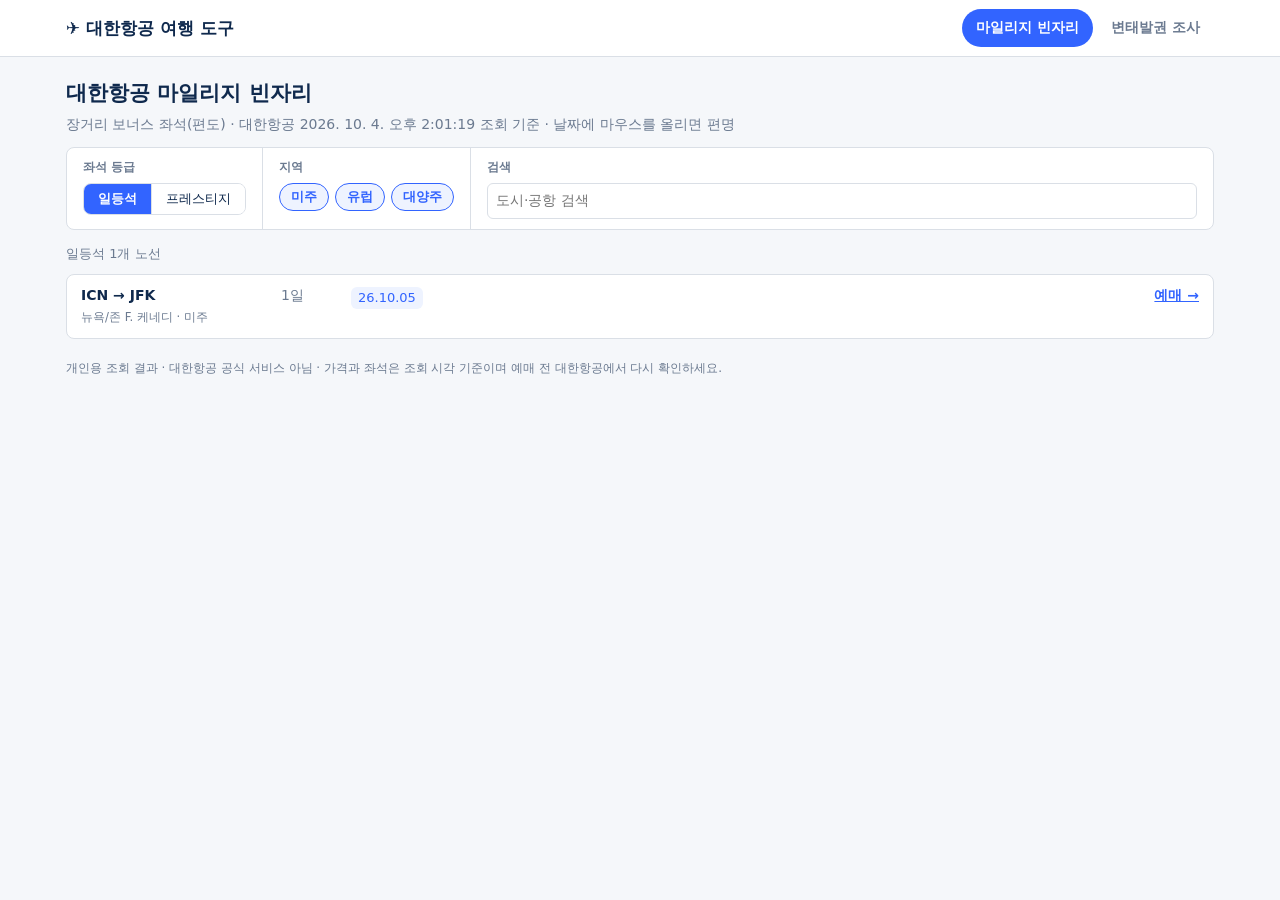
==== index.html @ 6cee1a5e "site: 변태발권 종류(같은 도시/다른 도시)·가격대·체류 필터 Co-Authored-By: Claude Opus 5.5 (1M context) <noreply@anthropic" ====
<!doctype html>
<html lang="ko">
<head>
<meta charset="utf-8">
<meta name="viewport" content="width=device-width,initial-scale=1">
<title>대한항공 여행 도구</title>
<link rel="stylesheet" href="style.css?v=20261004d">
<script type="module" src="app.js?v=20261004d"></script>
</head>
<body>
<header class="top">
  <div class="wrap top-inner">
    <a class="brand" href="#award">✈ 대한항공 여행 도구</a>
    <nav class="tabs" role="tablist">
      <a href="#award" role="tab" data-tab="award">마일리지 빈자리</a>
      <a href="#stayover" role="tab" data-tab="stayover">변태발권 조사</a>
    </nav>
  </div>
</header>
<main class="wrap" id="view" aria-live="polite"></main>
<footer class="wrap foot">개인용 조회 결과 · 대한항공 공식 서비스 아님 · 가격과 좌석은 조회 시각 기준이며 예매 전 대한항공에서 다시 확인하세요.</footer>
</body>
</html>
---- style.css ----
:root{--blue:#3264ff;--blue-dark:#1f4de0;--ink:#0f294d;--muted:#6b7a90;--line:#dadfe6;--bg:#f5f7fa;--card:#fff;--soft:#eef3ff;--red:#ff3b6a;--green:#0a8f5a;--hack:#1f6f4a;--plain:#244977}
@media (prefers-color-scheme:dark){:root{--ink:#e5e9f0;--muted:#9aa5b8;--line:#2a3140;--bg:#0f131a;--card:#171c25;--soft:#1d2738;--blue:#6b8cff;--blue-dark:#5577ff}}
*{box-sizing:border-box}
body{margin:0;background:var(--bg);color:var(--ink);font:14px/1.55 system-ui,'Malgun Gothic','Apple SD Gothic Neo',sans-serif}
a{color:var(--blue)}
button,input,select{font:inherit;color:inherit}
.wrap{max-width:1180px;margin:0 auto;padding:0 16px}
.top{background:var(--card);border-bottom:1px solid var(--line);position:sticky;top:0;z-index:5}
.top-inner{display:flex;justify-content:space-between;align-items:center;gap:12px;min-height:56px;flex-wrap:wrap}
.brand{font-weight:800;font-size:17px;text-decoration:none;color:var(--ink)}
.tabs{display:flex;gap:4px}
.tabs a{padding:8px 14px;border-radius:999px;text-decoration:none;color:var(--muted);font-weight:600}
.tabs a[aria-selected=true]{background:var(--blue);color:#fff}
.head{margin:20px 0 12px}.head h1{font-size:21px;margin:0 0 4px}.head p{margin:0;color:var(--muted)}
.empty{background:var(--card);border:1px dashed var(--line);border-radius:8px;padding:36px;text-align:center;color:var(--muted)}
.foot{color:var(--muted);font-size:12px;padding:20px 16px 32px}

/* filter bar shared by components */
.bar{display:flex;flex-wrap:wrap;gap:8px 14px;align-items:center;background:var(--card);border:1px solid var(--line);border-radius:8px;padding:10px 14px;margin-bottom:14px}
.bar label{display:inline-flex;align-items:center;gap:6px;font-size:13px}
.bar select,.bar input[type=search]{border:1px solid var(--line);border-radius:6px;padding:6px 8px;background:var(--card)}
.chips{display:flex;flex-wrap:wrap;gap:6px}
.chip{border:1px solid var(--line);border-radius:999px;padding:3px 11px;font-size:13px;cursor:pointer;background:var(--card)}
.chip[aria-pressed=true]{border-color:var(--blue);background:var(--soft);color:var(--blue);font-weight:600}
.count{color:var(--muted);font-size:13px;margin:0 0 10px}

/* award */
.routes{background:var(--card);border:1px solid var(--line);border-radius:8px;overflow:hidden}
.route{display:grid;grid-template-columns:190px 60px minmax(0,1fr) 70px;gap:10px;padding:10px 14px;border-top:1px solid var(--line);align-items:start}
.route:first-child{border-top:0}
.route b{display:block}.route small{color:var(--muted)}
.route .n{color:var(--muted)}
.d{display:inline-block;margin:2px 4px 2px 0;padding:1px 7px;border-radius:6px;background:var(--soft);color:var(--blue);font-size:13px}
.route .go{text-align:right;font-weight:600;white-space:nowrap}
@media (max-width:640px){.route{grid-template-columns:1fr auto}.route .dates{grid-column:1/-1}.route .go{grid-column:1/-1;text-align:left}}

/* stayover */
.card{display:grid;grid-template-columns:180px minmax(0,1fr) 240px;background:var(--card);border:1px solid var(--line);border-radius:8px;overflow:hidden;margin-bottom:12px}
.card:hover{border-color:var(--blue)}
.visual{padding:16px;color:#fff;display:flex;flex-direction:column;justify-content:space-between;min-height:150px}
.visual .codes{font:700 26px Georgia,serif;line-height:1.15}
.visual .route-name{font-size:12px;opacity:.9}
.info{padding:14px 16px;min-width:0}
.info h3{margin:0 0 2px;font-size:17px}
.sub{color:var(--muted);font-size:13px;margin:0 0 8px}
.badge{display:inline-block;background:var(--blue);color:#fff;border-radius:4px;padding:1px 8px;font-size:13px;font-weight:700;margin-bottom:8px}
.badge.worse{background:#8592a6}
.tickets{list-style:none;margin:0;padding:0;font-size:13px}
.tickets li{padding:3px 0}
.price{border-left:1px dashed var(--line);padding:14px 16px;display:flex;flex-direction:column;align-items:flex-end;justify-content:flex-end;text-align:right;gap:2px}
.price .tag{background:var(--red);color:#fff;font-size:12px;border-radius:3px;padding:1px 7px}
.price .big{color:var(--blue);font-size:22px;font-weight:800}
.price s,.price .small{color:var(--muted);font-size:12px}
.cta{margin-top:8px;background:var(--blue);color:#fff;border-radius:6px;padding:8px 14px;font-weight:700;text-decoration:none;text-align:center}
.guide{grid-column:1/-1;border-top:1px solid var(--line);padding:10px 16px}
.guide summary{cursor:pointer;color:var(--blue);font-weight:700}
.guide pre{white-space:pre-wrap;font:13px/1.7 system-ui,'Malgun Gothic',sans-serif;background:var(--soft);border-radius:6px;padding:12px 14px;margin:10px 0}
.guide button{border:1px solid var(--blue);background:var(--card);color:var(--blue);border-radius:6px;padding:6px 12px;cursor:pointer}
.table{width:100%;border-collapse:collapse;background:var(--card);border:1px solid var(--line);border-radius:8px;overflow:hidden;font-size:13px}
.table th,.table td{text-align:left;padding:8px 10px;border-bottom:1px solid var(--line);white-space:nowrap}
.table td.num{text-align:right}.table tr.pending td{color:var(--muted)}
.table-wrap{overflow-x:auto}
.more{display:block;margin:6px auto 20px;background:var(--card);border:1px solid var(--blue);color:var(--blue);border-radius:6px;padding:9px 36px;cursor:pointer}
@media (max-width:900px){.card{grid-template-columns:130px minmax(0,1fr)}.price{grid-column:1/-1;border-left:0;border-top:1px dashed var(--line);flex-direction:row;flex-wrap:wrap;justify-content:space-between;align-items:center}}
@media (max-width:560px){.card{grid-template-columns:1fr}.visual{min-height:90px}}

/* labelled filter groups */
.bar.grouped{gap:0;padding:0;align-items:stretch}
.bar.grouped .group{display:flex;flex-direction:column;gap:6px;padding:10px 16px;border-right:1px solid var(--line)}
.bar.grouped .group:last-child{border-right:0}
.bar.grouped .grow{flex:1;min-width:180px}
.group-label{font-size:12px;color:var(--muted);font-weight:600}
.segmented{display:inline-flex;border:1px solid var(--line);border-radius:8px;overflow:hidden;align-self:flex-start}
.segmented button{border:0;background:var(--card);padding:5px 14px;cursor:pointer;font-size:13px}
.segmented button+button{border-left:1px solid var(--line)}
.segmented button[aria-checked=true]{background:var(--blue);color:#fff;font-weight:700}
@media (max-width:640px){.bar.grouped{flex-direction:column}.bar.grouped .group{border-right:0;border-bottom:1px solid var(--line)}.bar.grouped .group:last-child{border-bottom:0}}

/* explorer-style result list */
.files{width:100%;border-collapse:collapse;background:var(--card);border:1px solid var(--line);border-radius:8px;overflow:hidden;font-size:13px}
.files th{background:var(--card);text-align:left;font-weight:600;color:var(--muted);padding:7px 10px;border-bottom:1px solid var(--line);cursor:pointer;white-space:nowrap;user-select:none}
.files th:hover{background:var(--soft)}
.files td{padding:6px 10px;white-space:nowrap}
.files th.num,.files td.num{text-align:right}
.files tr.section td{padding:12px 10px 4px;color:var(--blue);font-weight:700;cursor:pointer;border-top:1px solid var(--line)}
.files tr.section small{color:var(--muted);font-weight:400}
.files tr.item{cursor:pointer}
.files tr.item:hover,.files tr.item.open{background:var(--soft)}
.files .name{display:flex;align-items:center;gap:8px}
.files .name small{color:var(--muted)}
.files .icon{width:18px;height:18px;border-radius:4px;background:#e8f0ff;color:var(--blue);display:inline-grid;place-items:center;font-size:11px}
.files .icon.pair{background:#e7f6ee;color:var(--green)}
.files .strong{font-weight:700}.files .muted{color:var(--muted)}
.save{color:var(--green);font-weight:700}.save.worse{color:var(--muted);font-weight:400}
.files tr.detail td{white-space:normal;background:var(--soft);padding:10px 14px 14px 36px}
.files tr.detail .tickets li{padding:2px 0}.files tr.detail .muted{color:var(--muted)}
.files tr.detail .guide{border:0;padding:6px 0}
.files tr.detail .cta{display:inline-block;margin-top:4px}
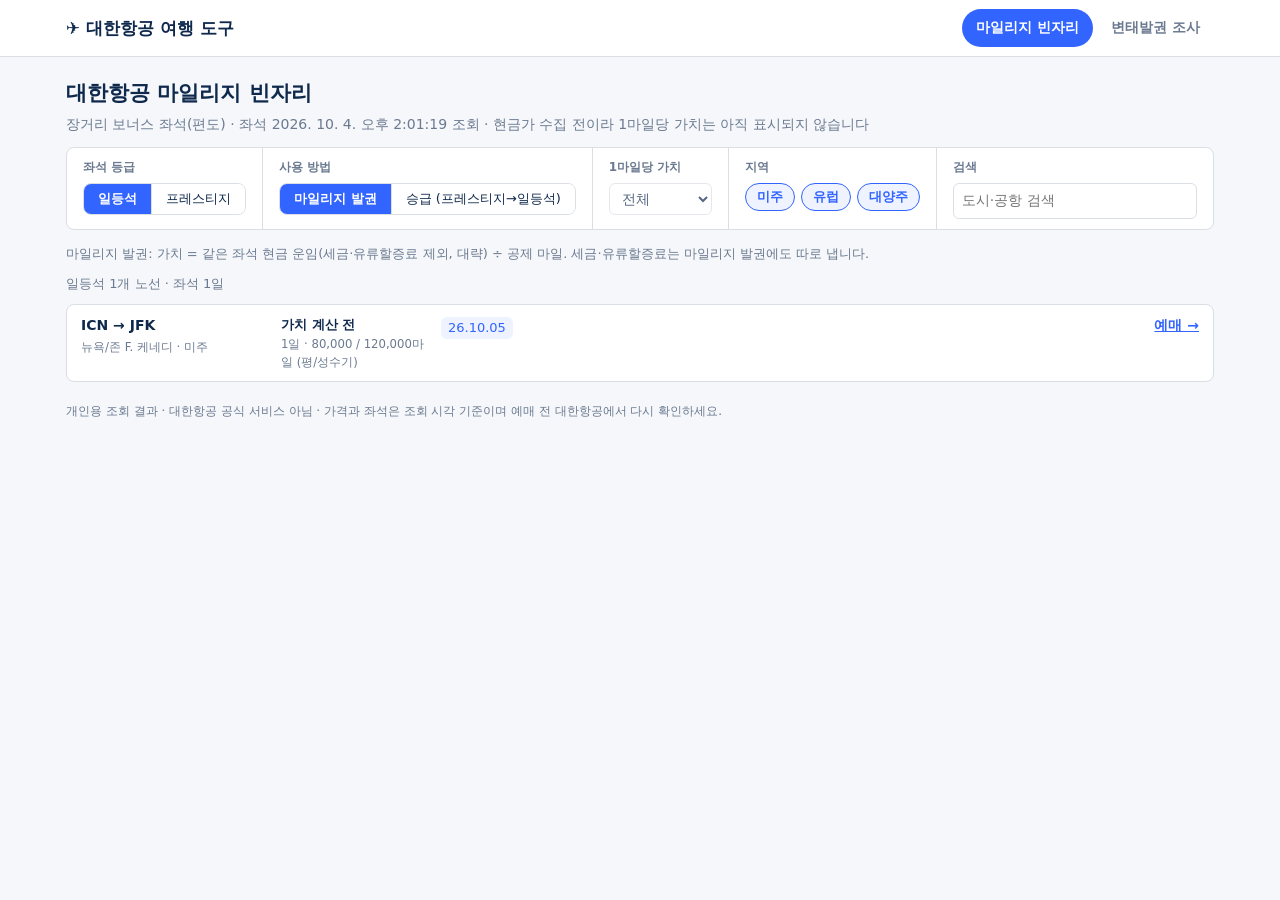
==== commit deb83ad9: "site: 마일리지 1마일당 가치(발권·승급, 공식 공제표·성수기 반영)와 가치 필터 Co-Authored-By: Claude Opus 5.5 (1M context) <norepl" ====
--- a/index.html
+++ b/index.html
@@ -4,8 +4,8 @@
 <meta charset="utf-8">
 <meta name="viewport" content="width=device-width,initial-scale=1">
 <title>대한항공 여행 도구</title>
-<link rel="stylesheet" href="style.css?v=20261004d">
-<script type="module" src="app.js?v=20261004d"></script>
+<link rel="stylesheet" href="style.css?v=20261004e">
+<script type="module" src="app.js?v=20261004e"></script>
 </head>
 <body>
 <header class="top">
--- a/style.css
+++ b/style.css
@@ -96,3 +96,9 @@
 .files tr.detail .tickets li{padding:2px 0}.files tr.detail .muted{color:var(--muted)}
 .files tr.detail .guide{border:0;padding:6px 0}
 .files tr.detail .cta{display:inline-block;margin-top:4px}
+
+.route .n b{display:block;color:var(--ink);font-size:13px}.route .n small{display:block}
+.d em{font-style:normal;font-weight:700;margin-left:2px}
+.d.peak{background:#fff1e6;color:#c2410c}
+@media (prefers-color-scheme:dark){.d.peak{background:#3b2414;color:#fdba74}}
+.route{grid-template-columns:190px 150px minmax(0,1fr) 60px}
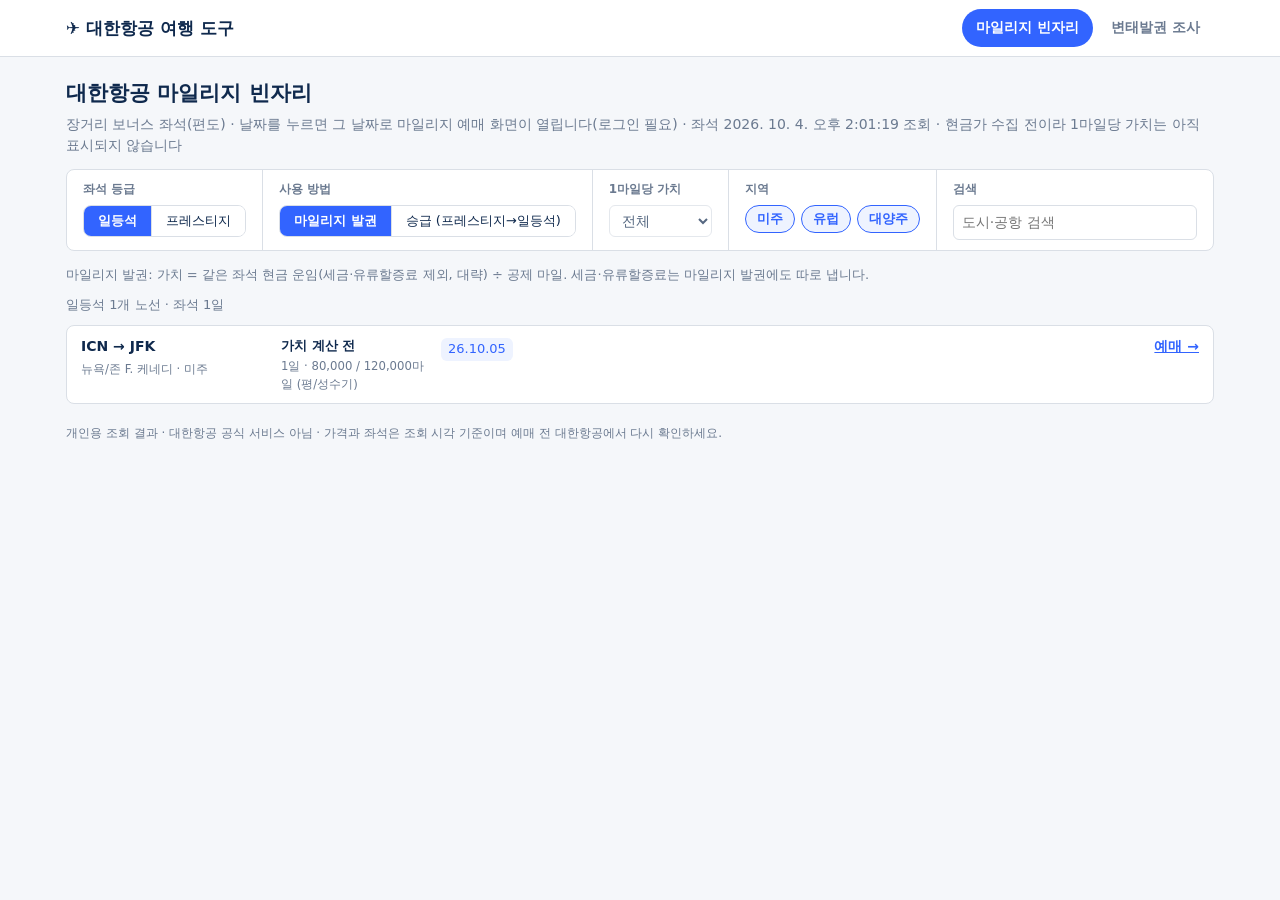
==== commit c9969cf1: "site: 대한항공 딥링크(노선·날짜·인원·좌석 입력된 예매 화면) — 변태발권 표①②, 마일리지 날짜별 발권/승급 Co-Authored-By: Claude Opus 5.5 (1M" ====
--- a/index.html
+++ b/index.html
@@ -4,8 +4,8 @@
 <meta charset="utf-8">
 <meta name="viewport" content="width=device-width,initial-scale=1">
 <title>대한항공 여행 도구</title>
-<link rel="stylesheet" href="style.css?v=20261004e">
-<script type="module" src="app.js?v=20261004e"></script>
+<link rel="stylesheet" href="style.css?v=20261004f">
+<script type="module" src="app.js?v=20261004f"></script>
 </head>
 <body>
 <header class="top">
--- a/style.css
+++ b/style.css
@@ -102,3 +102,7 @@
 .d.peak{background:#fff1e6;color:#c2410c}
 @media (prefers-color-scheme:dark){.d.peak{background:#3b2414;color:#fdba74}}
 .route{grid-template-columns:190px 150px minmax(0,1fr) 60px}
+
+a.d{text-decoration:none}a.d:hover{outline:1px solid var(--blue)}
+.links{display:flex;flex-wrap:wrap;gap:8px;align-items:center;margin-top:6px}
+.links small{color:var(--muted)}
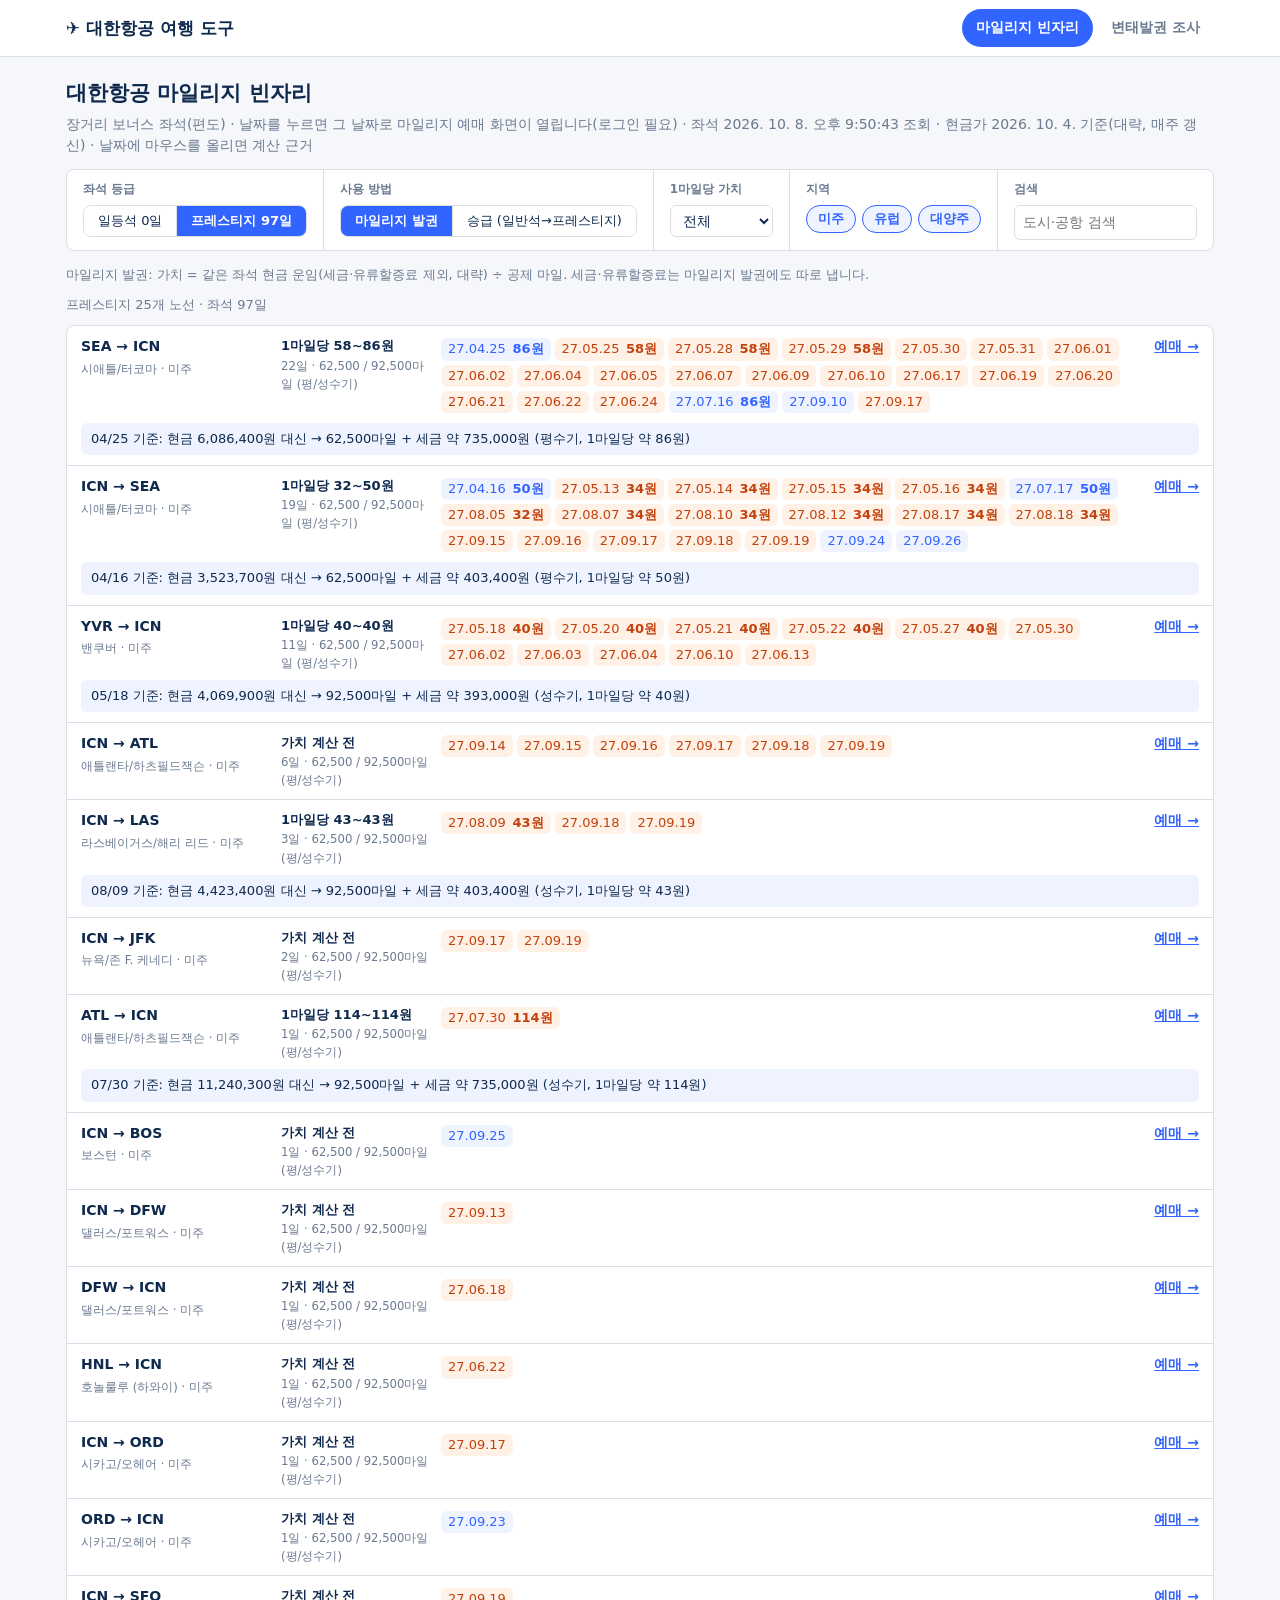
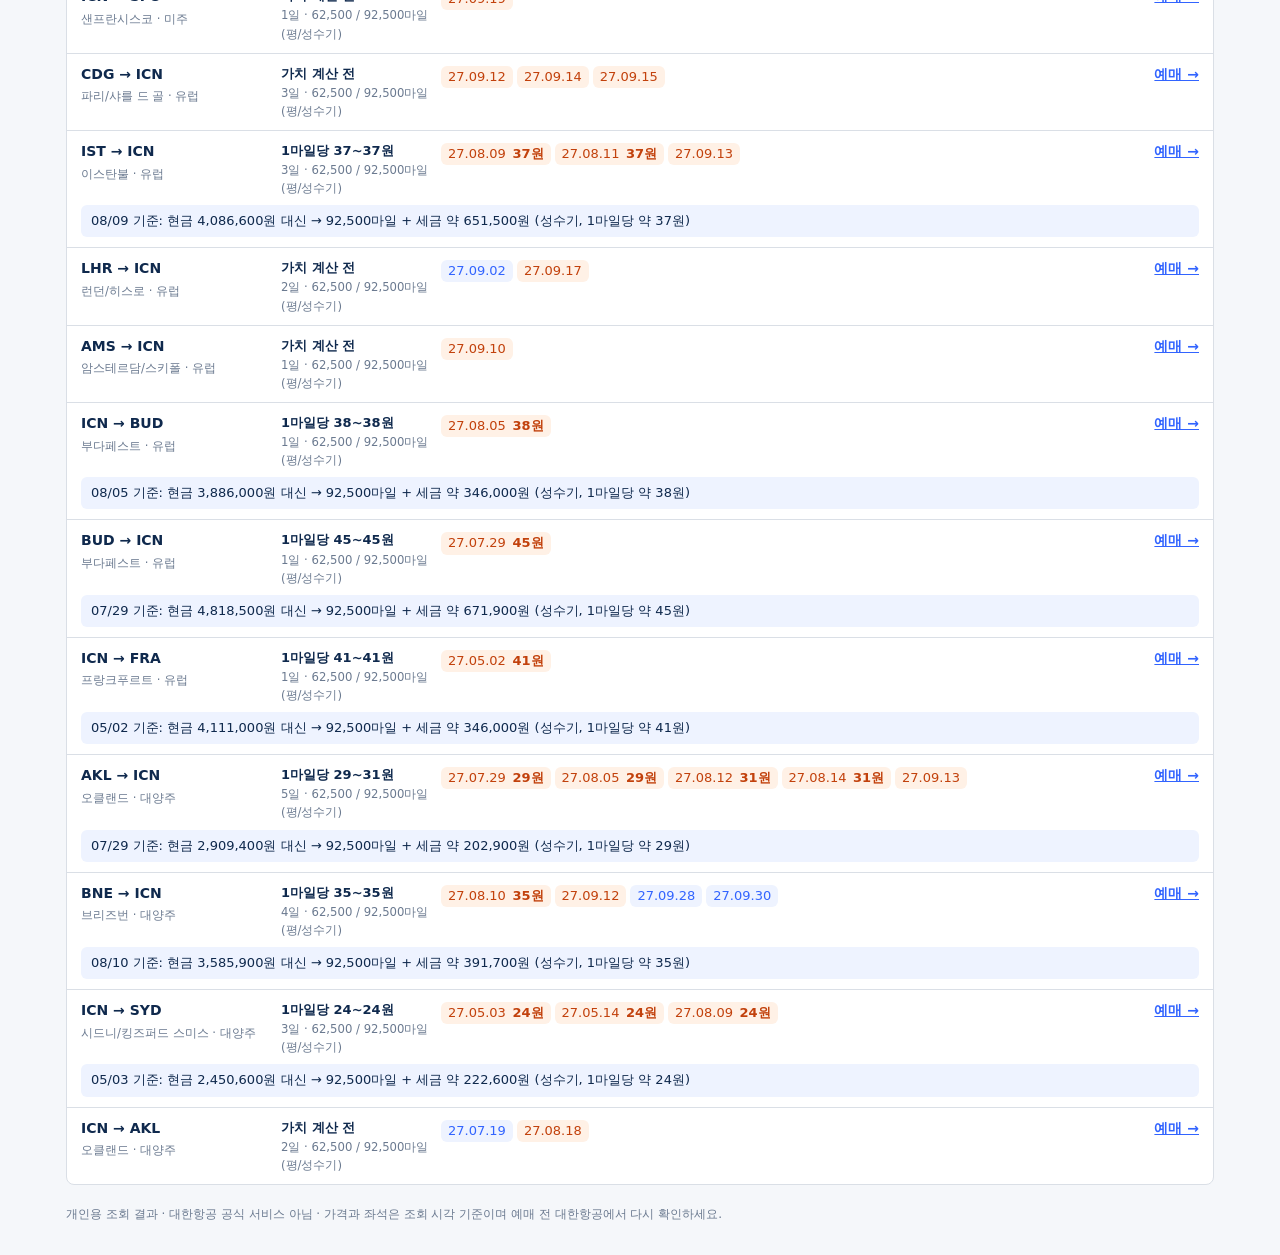
==== commit 6810a489: "site: 좌석 0편인 등급도 탭 유지(일등석 0일), 탭에 남은 일수 표시 Co-Authored-By: Claude Opus 5.5 (1M context) <noreply@ant" ====
--- a/index.html
+++ b/index.html
@@ -4,8 +4,8 @@
 <meta charset="utf-8">
 <meta name="viewport" content="width=device-width,initial-scale=1">
 <title>대한항공 여행 도구</title>
-<link rel="stylesheet" href="style.css?v=20261004f">
-<script type="module" src="app.js?v=20261004f"></script>
+<link rel="stylesheet" href="style.css?v=20261008a">
+<script type="module" src="app.js?v=20261008a"></script>
 </head>
 <body>
 <header class="top">
--- a/style.css
+++ b/style.css
@@ -106,3 +106,5 @@
 a.d{text-decoration:none}a.d:hover{outline:1px solid var(--blue)}
 .links{display:flex;flex-wrap:wrap;gap:8px;align-items:center;margin-top:6px}
 .links small{color:var(--muted)}
+
+.route .cost{grid-column:1/-1;font-size:13px;color:var(--ink);background:var(--soft);border-radius:6px;padding:6px 10px;margin-top:-2px}
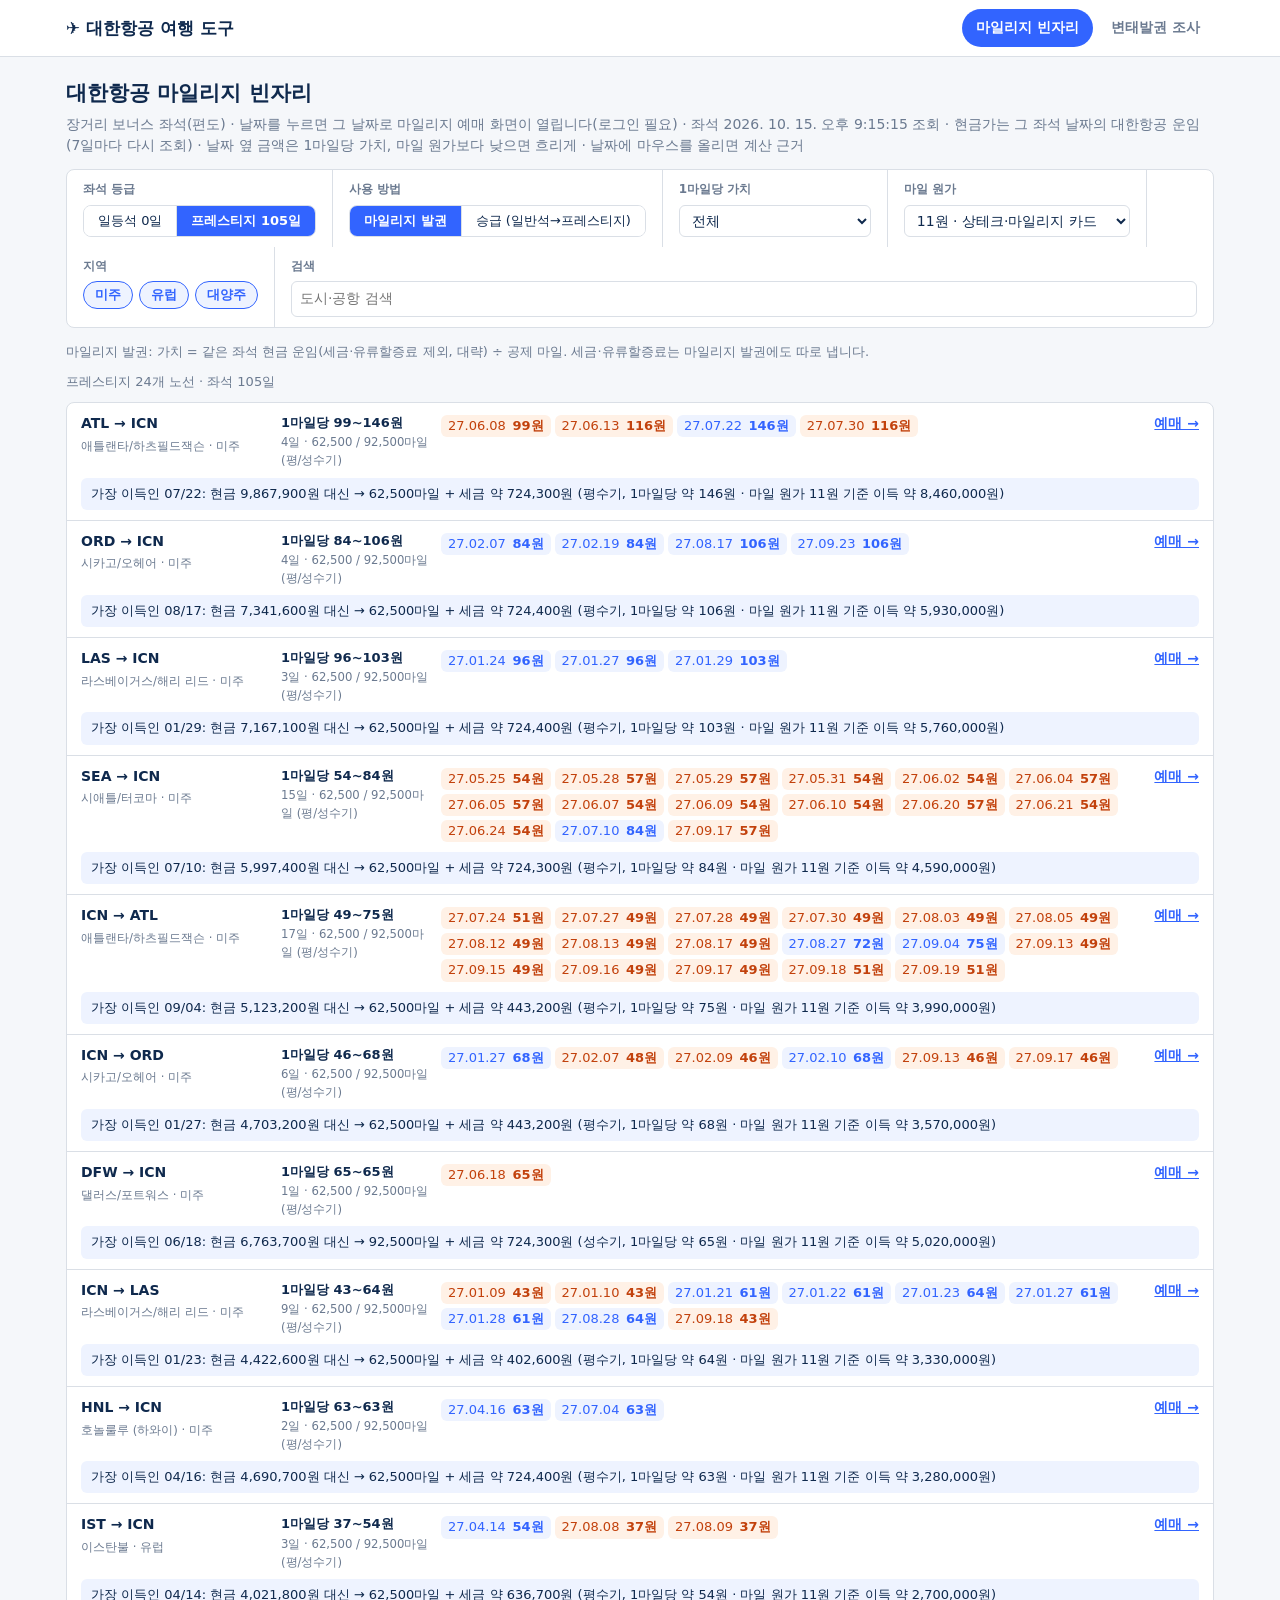
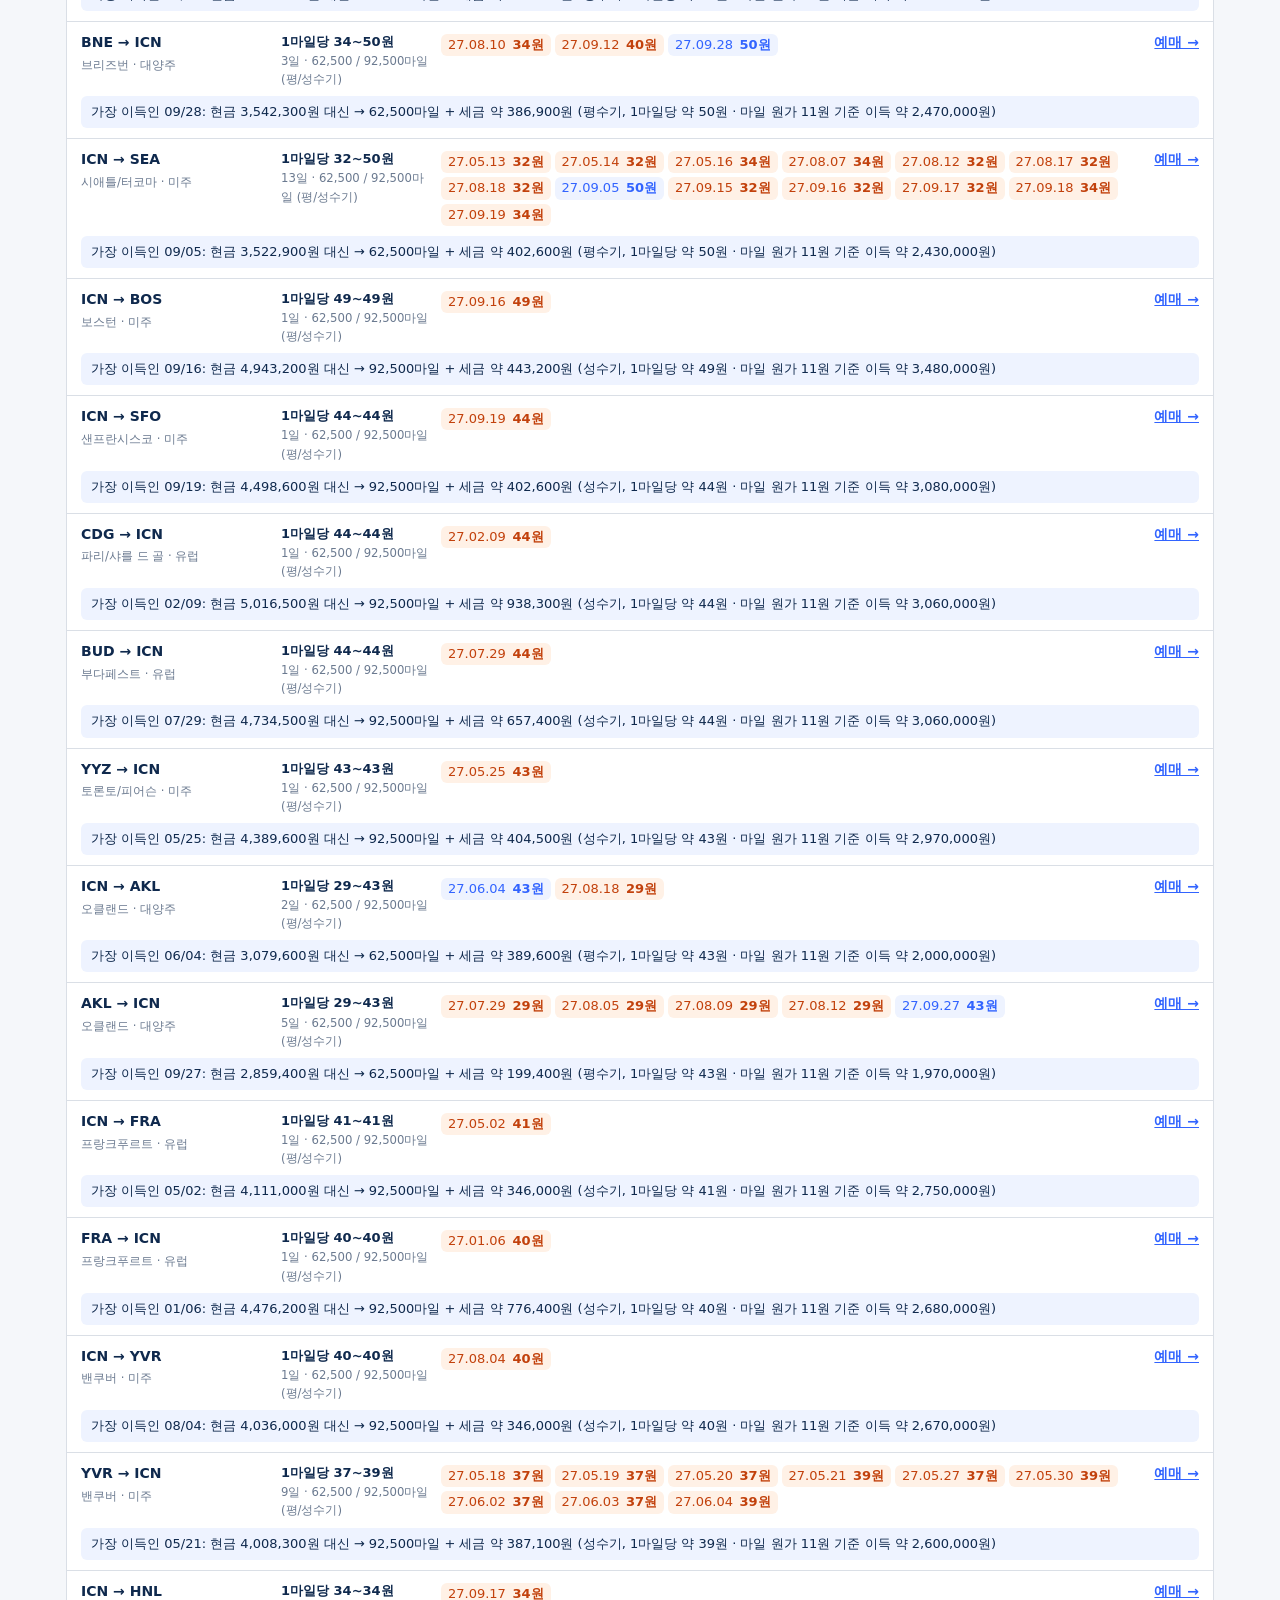
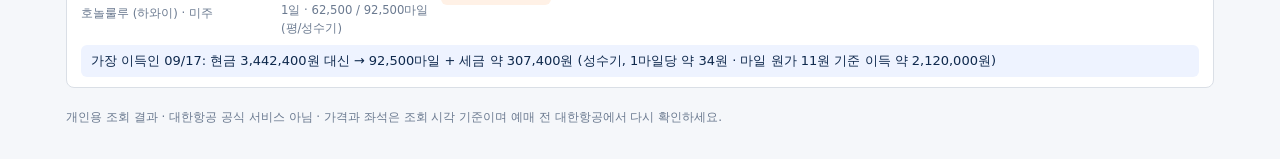
==== commit 4904315d: "site: 좌석 날짜 현금가로 1마일 가치 계산, 마일 원가 선택·이득 금액, 가치 높은 노선부터 Co-Authored-By: Claude Opus 5.5 <noreply@anth" ====
--- a/index.html
+++ b/index.html
@@ -4,8 +4,8 @@
 <meta charset="utf-8">
 <meta name="viewport" content="width=device-width,initial-scale=1">
 <title>대한항공 여행 도구</title>
-<link rel="stylesheet" href="style.css?v=20261008a">
-<script type="module" src="app.js?v=20261008a"></script>
+<link rel="stylesheet" href="style.css?v=20261012a">
+<script type="module" src="app.js?v=20261012a"></script>
 </head>
 <body>
 <header class="top">
--- a/style.css
+++ b/style.css
@@ -99,6 +99,7 @@
 
 .route .n b{display:block;color:var(--ink);font-size:13px}.route .n small{display:block}
 .d em{font-style:normal;font-weight:700;margin-left:2px}
+.d em.loss{font-weight:400;opacity:.55}
 .d.peak{background:#fff1e6;color:#c2410c}
 @media (prefers-color-scheme:dark){.d.peak{background:#3b2414;color:#fdba74}}
 .route{grid-template-columns:190px 150px minmax(0,1fr) 60px}
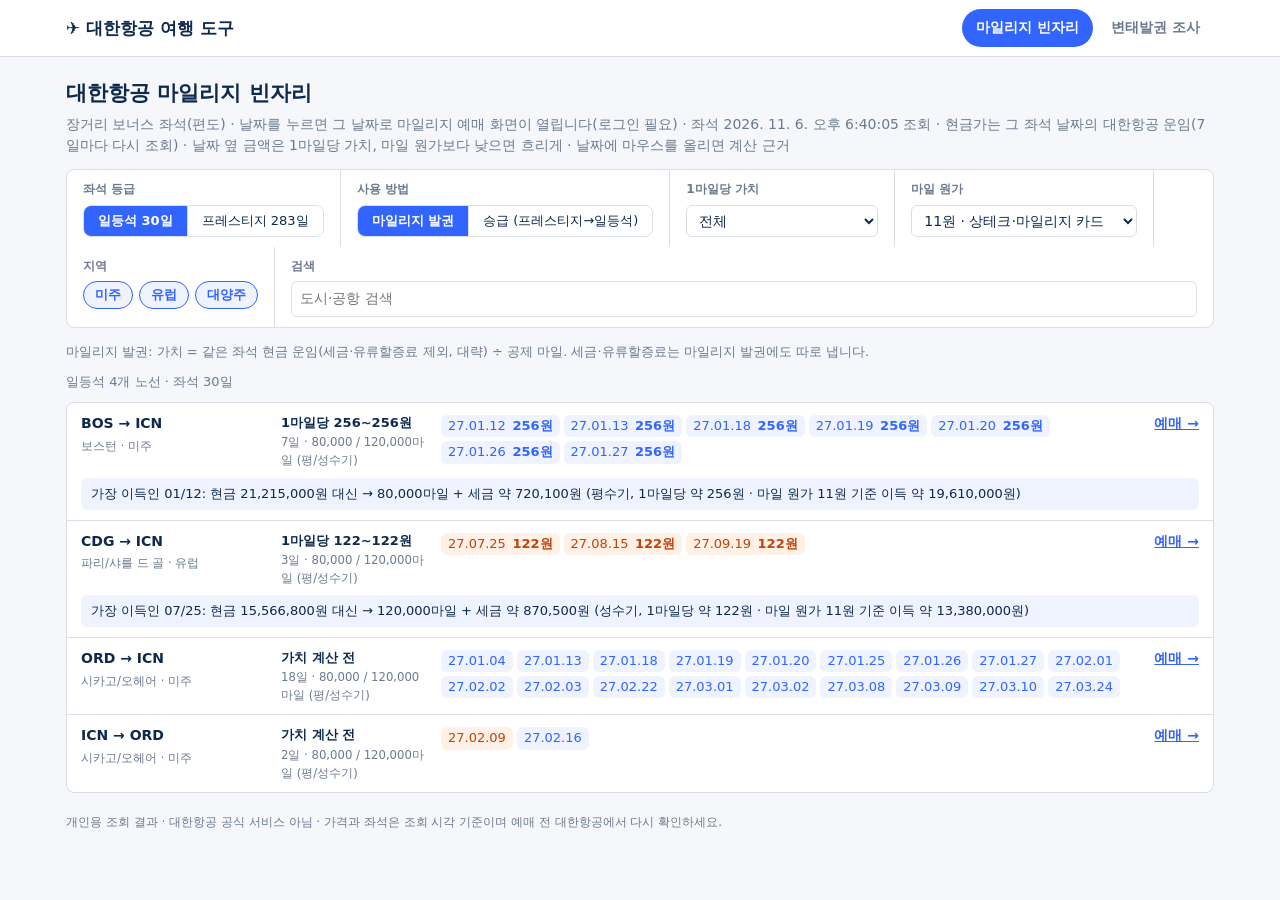
==== commit 68e0aea4: "site: 변태발권 출국월 선택(12개월 순환 조사), 월별 결과 파일과 목록 Co-Authored-By: Claude Opus 5.5 <noreply@anthropic.com>" ====
--- a/index.html
+++ b/index.html
@@ -4,8 +4,8 @@
 <meta charset="utf-8">
 <meta name="viewport" content="width=device-width,initial-scale=1">
 <title>대한항공 여행 도구</title>
-<link rel="stylesheet" href="style.css?v=20261012a">
-<script type="module" src="app.js?v=20261012a"></script>
+<link rel="stylesheet" href="style.css?v=20261106a">
+<script type="module" src="app.js?v=20261106a"></script>
 </head>
 <body>
 <header class="top">
--- a/style.css
+++ b/style.css
@@ -109,3 +109,6 @@
 .links small{color:var(--muted)}
 
 .route .cost{grid-column:1/-1;font-size:13px;color:var(--ink);background:var(--soft);border-radius:6px;padding:6px 10px;margin-top:-2px}
+
+.month-bar{margin-top:16px}.month-bar select{font-size:15px;font-weight:700;padding:7px 10px}
+.month-bar small{color:var(--muted)}
